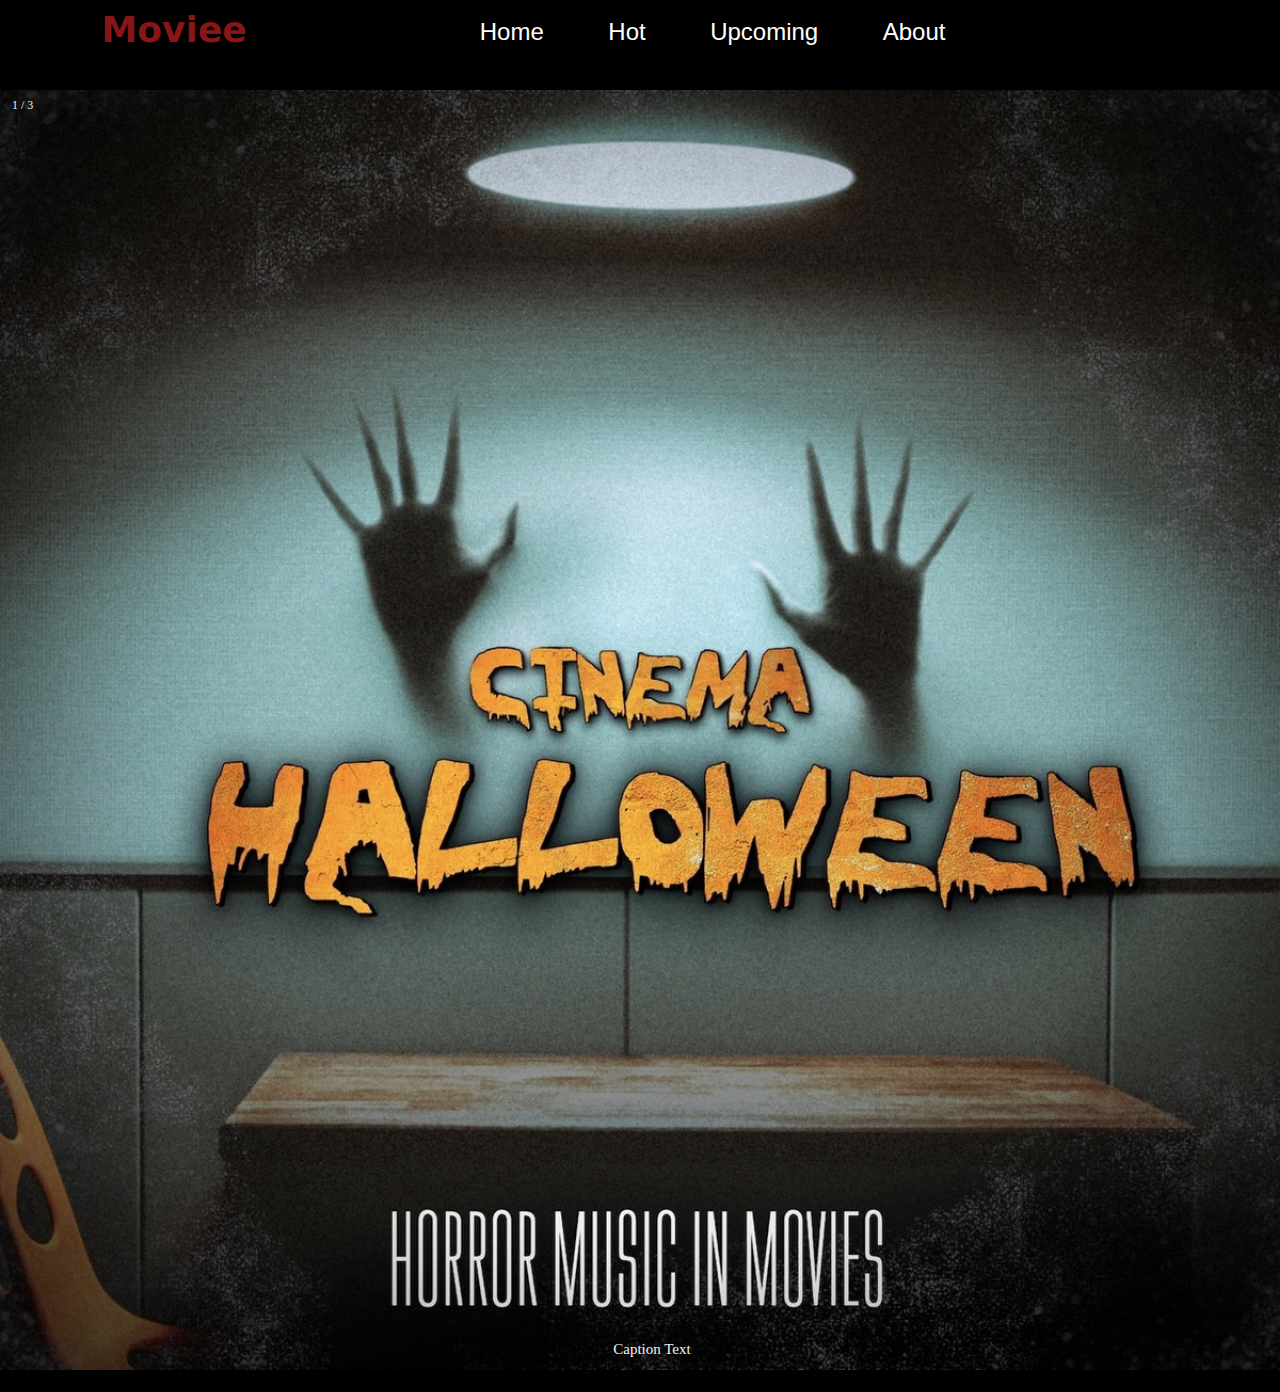
==== index.html @ 90dbbf78 "Init commit" ====
<!DOCTYPE html>
<html lang="en">
<head>
    <meta charset="UTF-8">
    <meta name="viewport" content="width=device-width, initial-scale=1.0">
    <link rel="stylesheet" href="style.css">
    <title>Movies Cinema</title>
</head>
<body>
    <div class="container">
        <div class="navbar">
            <div class="navbar-left">
                <h1 class="website-text">Moviee</h1>
            </div>
            <div class="navbar-center">
                <a class="navbar-title" href="">Home</a>
                <a class="navbar-title" href="">Hot</a>
                <a class="navbar-title" href="">Upcoming</a>
                <a class="navbar-title" href="">About</a>
            </div>
            <div class="navbar-right">
            </div>
        </div>

        <div class="slideshow-container">

            <div class="mySlides fade">
              <div class="numbertext">1 / 3</div>
              <img src="Img/movie1.jpg" style="width:100%">
              <div class="text">Caption Text</div>
            </div>
            
            <div class="mySlides fade">
              <div class="numbertext">2 / 3</div>
              <img src="Img/movie2.jpg" style="width:100%">
              <div class="text">Caption Two</div>
            </div>
            
            <div class="mySlides fade">
              <div class="numbertext">3 / 3</div>
              <img src="img_mountains_wide.jpg" style="width:100%">
              <div class="text">Caption Three</div>
            </div>
            </div>
            <br>
    </div>
</body>
<script src="./app.js"></script>
</html>
---- style.css ----
* {
    padding: 0;
    margin: 0;
}

body {
    height: 100%;
    width: 100%;
    background-color: black;
    box-sizing: border-box;
}

.website-text {
    color: rgb(135, 22, 22);
    font-family: system-ui, -apple-system, BlinkMacSystemFont, 'Segoe UI', Roboto, Oxygen, Ubuntu, Cantarell, 'Open Sans', 'Helvetica Neue', sans-serif;
}

.navbar {
    height: 10vh;
    display: flex;
    justify-content: space-around;
    background-color: transparent;
    font-size: large;
}

.navbar-left {
    margin-top: 1vh;
    cursor: pointer;
}

.navbar-center {
    margin-top: 2vh;
}

.navbar-title {
    font-size: x-large;
    color: #ffffff;
    text-decoration: none;
    font-family: 'Gill Sans', 'Gill Sans MT', Calibri, 'Trebuchet MS', sans-serif;
    margin: 30px ;
}



.slideshow-container {
    width: 100%;
    position: relative;
    margin: auto;
}

.text {
    color: #f2f2f2;
    font-size: 15px;
    padding: 8px 12px;
    position: absolute;
    bottom: 8px;
    width: 100%;
    text-align: center;
}

.numbertext {
    color: #f2f2f2;
    font-size: 12px;
    padding: 8px 12px;
    position: absolute;
    top: 0;
  }

/* The dots/bullets/indicators */
.dot {
    height: 15px;
    width: 15px;
    margin: 0 2px;
    background-color: #bbb;
    border-radius: 50%;
    display: inline-block;
    transition: background-color 0.6s ease;
  }
  
  .active {
    background-color: #717171;
  }


  /* Fading animation */
.fade {
    animation-name: fade;
    animation-duration: 1.5s;
  }
  
  @keyframes fade {
    from {opacity: .4} 
    to {opacity: 1}
  }
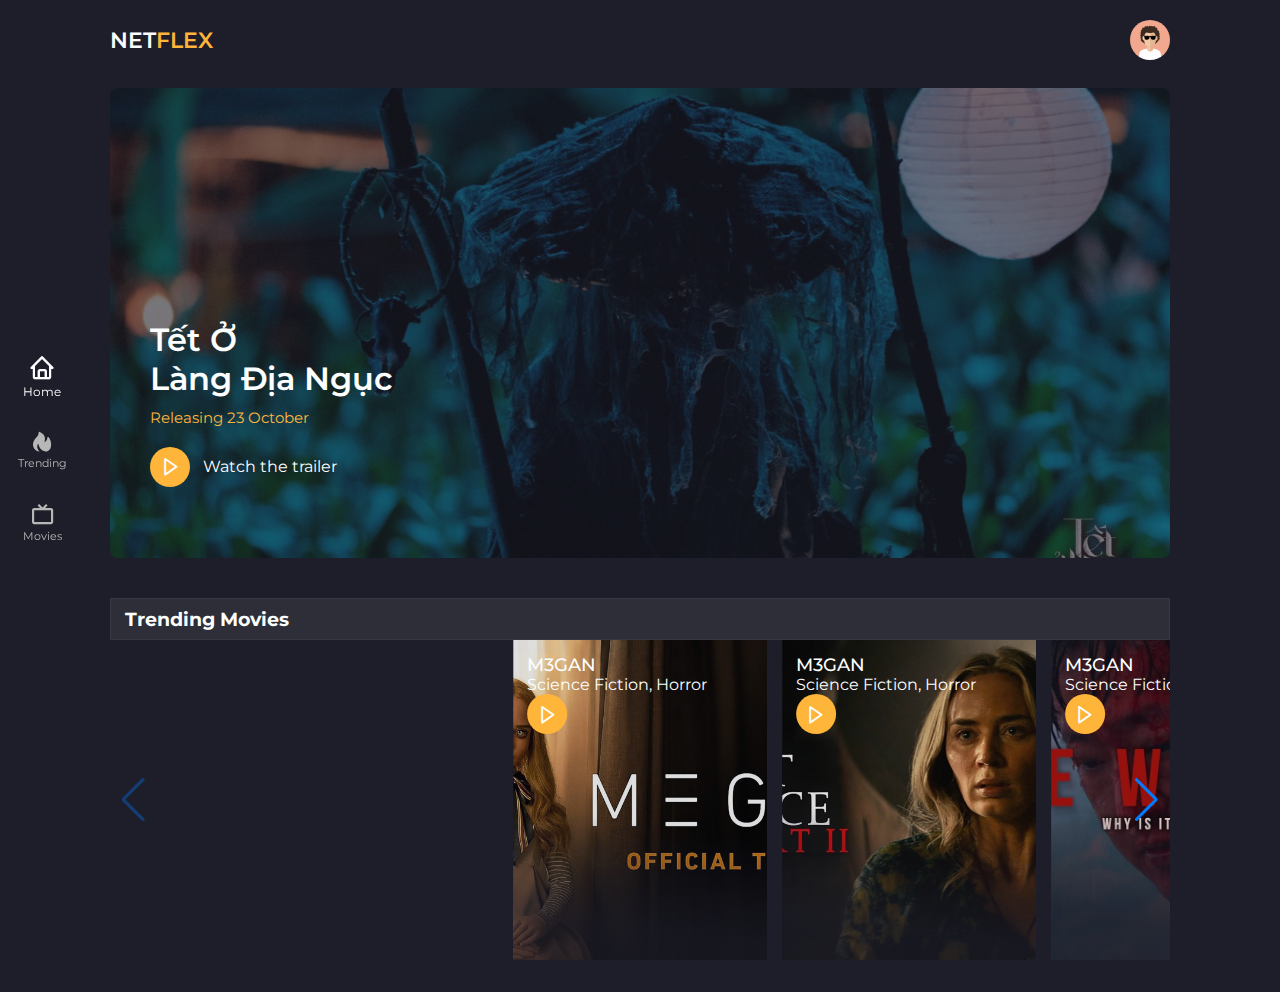
==== commit 8991db02: "Init commit" ====
--- a/index.html
+++ b/index.html
@@ -3,47 +3,186 @@
 <head>
     <meta charset="UTF-8">
     <meta name="viewport" content="width=device-width, initial-scale=1.0">
-    <link rel="stylesheet" href="style.css">
-    <title>Movies Cinema</title>
+    <title>Netflex</title>
+    <link rel="stylesheet" href="./css/style.css">
+    <!-- Link Swiper CSS -->
+    <link rel="stylesheet" href="./css/swiper-bundle.min.css">
+    <!-- Website icon -->
+    <link rel="shortcut icon" href="url (https://seeklogo.com/images/M/movie-time-cinema-logo-8B5BE91828-seeklogo.com.png)" type="image/x-icon">
+    <!-- Box icons -->
+    <link href='https://unpkg.com/boxicons@2.1.4/css/boxicons.min.css' rel='stylesheet'>
 </head>
 <body>
-    <div class="container">
-        <div class="navbar">
-            <div class="navbar-left">
-                <h1 class="website-text">Moviee</h1>
-            </div>
-            <div class="navbar-center">
-                <a class="navbar-title" href="">Home</a>
-                <a class="navbar-title" href="">Hot</a>
-                <a class="navbar-title" href="">Upcoming</a>
-                <a class="navbar-title" href="">About</a>
-            </div>
-            <div class="navbar-right">
+    <!-- Header -->
+    <header>
+        <!-- Navbar -->
+        <div class="nav container">
+            <!-- Logo -->
+            <a href="index.html" class="logo">
+                Net<span>Flex</span>
+            </a>
+            <!-- User account -->
+            <a href="#" class="user">
+                <img src="./Img/profile-avt.png" alt="" class="user-account-img">
+            </a>
+            <!-- Navbar menu section -->
+            <div class="menu-section">
+                <a href="#home" class="nav-link nav-active">
+                    <i class='bx bx-home'></i>
+                    <span class="nav-link-title">Home</span>
+                </a>
+                <a href="#home" class="nav-link">
+                    <i class='bx bxs-hot'></i>
+                    <span class="nav-link-title">Trending</span>
+                </a>
+                <a href="#home" class="nav-link">
+                    <i class='bx bx-tv' ></i>
+                    <span class="nav-link-title">Movies</span>
+                </a>
             </div>
         </div>
+    </header>
+    <!-- Home section -->
+    <section class="home container" id="home">
+        <!-- Main Movie Image -->
+        <img src="./Img/image-8.jpg" alt="" class="home-img">
+        <!-- Home Text -->
+        <div class="home-text">
+            <h1 class="home-title">Tết Ở <br>Làng Địa Ngục</h1>
+            <p>Releasing 23 October</p>
+            <a href="#" class="watch-btn">
+                <i class='bx bx-right-arrow' ></i>
+                <span>Watch the trailer</span>
+            </a>
+        </div>
+    </section>
+    <!-- Home End -->
 
-        <div class="slideshow-container">
+    <!-- Trending section -->
+    <section class="trending container" id="trending">
+        <!-- Heading -->
+        <div class="heading">
+            <h2 class="heading-title">Trending Movies</h2>
+        </div>
+        <!-- Contents -->
+        <div class="popular-content swiper">
+            <div class="swiper-wrapper">
+                <!-- Movies Box 1 -->
+                <div class="swiper-slide">
+                    <div class="movie-box">
+                        <img src="./Img/image-6.jpg" alt="" class="movie-box-img">
+                        <div class="box-text">
+                            <h2 class="movie-title">M3GAN</h2>
+                            <span class="movie-type">Science Fiction, Horror</span>
+                            <a href="#" class="watch-btn play-btn">
+                                <i class='bx bx-right-arrow' ></i>
+                            </a>
+                        </div>
+                    </div>
+                </div>
+                <!-- Movies Box 1 -->
+                <div class="swiper-slide">
+                    <div class="movie-box">
+                        <img src="./Img/image-7.jpg" alt="" class="movie-box-img">
+                        <div class="box-text">
+                            <h2 class="movie-title">M3GAN</h2>
+                            <span class="movie-type">Science Fiction, Horror</span>
+                            <a href="#" class="watch-btn play-btn">
+                                <i class='bx bx-right-arrow' ></i>
+                            </a>
+                        </div>
+                    </div>
+                </div>
+                <!-- Movies Box 1 -->
+                <div class="swiper-slide">
+                    <div class="movie-box">
+                        <img src="./Img/image-3.jpg" alt="" class="movie-box-img">
+                        <div class="box-text">
+                            <h2 class="movie-title">M3GAN</h2>
+                            <span class="movie-type">Science Fiction, Horror</span>
+                            <a href="#" class="watch-btn play-btn">
+                                <i class='bx bx-right-arrow' ></i>
+                            </a>
+                        </div>
+                    </div>
+                </div>
+                <!-- Movies Box 1 -->
+                <div class="swiper-slide">
+                    <div class="movie-box">
+                        <img src="./Img/image-4.jpg" alt="" class="movie-box-img">
+                        <div class="box-text">
+                            <h2 class="movie-title">M3GAN</h2>
+                            <span class="movie-type">Science Fiction, Horror</span>
+                            <a href="#" class="watch-btn play-btn">
+                                <i class='bx bx-right-arrow' ></i>
+                            </a>
+                        </div>
+                    </div>
+                </div>
 
-            <div class="mySlides fade">
-              <div class="numbertext">1 / 3</div>
-              <img src="Img/movie1.jpg" style="width:100%">
-              <div class="text">Caption Text</div>
-            </div>
-            
-            <div class="mySlides fade">
-              <div class="numbertext">2 / 3</div>
-              <img src="Img/movie2.jpg" style="width:100%">
-              <div class="text">Caption Two</div>
-            </div>
-            
-            <div class="mySlides fade">
-              <div class="numbertext">3 / 3</div>
-              <img src="img_mountains_wide.jpg" style="width:100%">
-              <div class="text">Caption Three</div>
-            </div>
-            </div>
-            <br>
-    </div>
+
+                <!-- Movies Box 1 -->
+                <div class="swiper-slide">
+                    <div class="movie-box">
+                        <img src="./Img/image-6.jpg" alt="" class="movie-box-img">
+                        <div class="box-text">
+                            <h2 class="movie-title">M3GAN</h2>
+                            <span class="movie-type">Science Fiction, Horror</span>
+                            <a href="#" class="watch-btn play-btn">
+                                <i class='bx bx-right-arrow' ></i>
+                            </a>
+                        </div>
+                    </div>
+                </div>
+                <!-- Movies Box 1 -->
+                <div class="swiper-slide">
+                    <div class="movie-box">
+                        <img src="./Img/image-6.jpg" alt="" class="movie-box-img">
+                        <div class="box-text">
+                            <h2 class="movie-title">M3GAN</h2>
+                            <span class="movie-type">Science Fiction, Horror</span>
+                            <a href="#" class="watch-btn play-btn">
+                                <i class='bx bx-right-arrow' ></i>
+                            </a>
+                        </div>
+                    </div>
+                </div>
+                <!-- Movies Box 1 -->
+                <div class="swiper-slide">
+                    <div class="movie-box">
+                        <img src="./Img/image-6.jpg" alt="" class="movie-box-img">
+                        <div class="box-text">
+                            <h2 class="movie-title">M3GAN</h2>
+                            <span class="movie-type">Science Fiction, Horror</span>
+                            <a href="#" class="watch-btn play-btn">
+                                <i class='bx bx-right-arrow' ></i>
+                            </a>
+                        </div>
+                    </div>
+                </div>
+                <!-- Movies Box 8 -->
+                <div class="swiper-slide">
+                    <div class="movie-box">
+                        <img src="./Img/image-6.jpg" alt="" class="movie-box-img">
+                        <div class="box-text">
+                            <h2 class="movie-title">M3GAN</h2>
+                            <span class="movie-type">Science Fiction, Horror</span>
+                            <a href="#" class="watch-btn play-btn">
+                                <i class='bx bx-right-arrow' ></i>
+                            </a>
+                        </div>
+                    </div>
+                </div>
+              </div>
+              <div class="swiper-button-next"></div>
+              <div class="swiper-button-prev"></div>
+        </div>
+    </section>
+
+
+<!-- Link Swiper JS -->
+    <script src="./js/swiper-bundle.min.js"></script>
+<!-- Link JS file -->
+    <script src="./js/app.js"></script>
 </body>
-<script src="./app.js"></script>
 </html>--- a/css/style.css
+++ b/css/style.css
@@ -0,0 +1,335 @@
+@import url('https://fonts.googleapis.com/css2?family=Montserrat:wght@300&family=Ysabeau+Office:wght@1;100&display=swap');
+
+* {
+    padding: 0;
+    margin: 0;
+    box-sizing: border-box;
+    scroll-behavior: smooth;
+    scroll-padding-top: 2rem;
+    font-family: Montserrat;
+}
+
+/* Color Variable */
+:root {
+  --main-color: #ffb43a;
+  --hover-color: hsl(37, 94%, 57%);
+  --body-color: #1e1e2a;
+  --container-color: #2d2e37;
+  --text-color: #fcfeff;
+}
+
+a {
+  text-decoration: none;
+}
+
+li {
+  list-style: none;
+}
+
+img {
+  width: 100%;
+}
+
+body {  
+  background: var(--body-color);
+  color: var(--text-color);
+}
+
+.container {
+  max-width: 1060px;
+  margin :auto;
+  width: 100%;
+}
+
+header {
+  position: fixed;
+  top: 0;
+  left: 0;
+  width: 100%;
+  background: var(--body-color);
+  z-index: 100;
+}
+
+/* Navbar */
+.nav {
+  display: flex;
+  align-items: center;
+  justify-content: center;
+  padding: 20px 0;
+}
+
+/* Logo */
+.logo {
+  font-size: 1.4rem;
+  color: var(--text-color);
+  font-weight: 600;
+  text-transform: uppercase;
+  margin: 0 auto 0 0;
+}
+
+.logo span {
+  color: var(--main-color);
+}
+
+/* User Account */
+.user {
+  display: flex;
+}
+
+.user-account-img {
+  width: 40px;
+  height: 40px; 
+  border-radius: 50%;
+  object-fit: cover;
+  object-position: center;
+}
+
+/* Menu Section */
+.menu-section {
+  position: fixed;
+  top: 50%;
+  transform: translateY(-50%);
+  left: 18px;
+  display: flex;
+  flex-direction: column;
+  row-gap: 2.1rem;
+}
+.nav-link {
+  display: flex;
+  flex-direction: column;
+  align-items: center;
+  color: #b7b7b7
+}
+
+.nav-link:hover,
+.nav-active{
+  color: var(--text-color);
+  transform: 0.3s all linear;
+  transform: scale(1.1);
+}
+
+.nav-link .bx {
+  font-size: 1.6rem;
+}
+
+.nav-link-title {
+  font-size: 0.7rem;
+}
+
+/* Home section */
+section {
+  padding: 3rem 0 2rem;
+}
+
+.home {
+  position: relative;
+  min-height: 470px;
+  display: flex;
+  align-items: center;
+  margin-top: 5rem !important;
+  border-radius: 0.5rem;
+}
+
+.home-img {
+  position: absolute;
+  width: 100%;
+  height: 100%;
+  z-index: -1;
+  object-fit: cover;
+  border-radius: 0.5rem;
+  opacity: 0.4;
+}
+
+.home-text {
+  padding-left: 40px;
+  padding-top: 10rem;
+}
+
+.home-title {
+  font-size: 2rem;
+  font-weight: 600;
+}
+
+.home-text p {
+  font-size: 0.938rem;
+  margin: 10px 0 20px;
+  color: var(--main-color);
+}
+
+.watch-btn {
+  display: flex;
+  align-items: center;
+  column-gap: 0.8rem;
+  color: var(--text-color);
+}
+
+.watch-btn .bx {
+  font-size: 21px;
+  background: var(--main-color);
+  width: 40px;
+  height: 40px;
+  border-radius: 50%;
+  display: flex;
+  align-items: center;
+  justify-content: center;
+}
+
+.watch-btn .bx:hover {
+  background: var(--hover-color);
+}
+
+.watch-btn span {
+  font-size: 1rem;
+  font-weight: 400;
+}
+
+/* Trending section */
+.heading {
+  display: flex;
+  align-items: center;
+  justify-content: space-between;
+  background: var(--container-color);
+  padding: 8px 14px;
+  border: 1px solid hsl(200 100% 99% / 5%); 
+}
+
+.heading-title {
+  font-size: 1.2rem;
+  font-weight: bolder;
+}
+
+/* Movie box */
+.movie-box {
+  position: relative;
+  width: 100%;
+  height: 320px;
+  overflow: hidden;
+}
+
+.movie-box-img {
+  width: 100%;
+  height: 100%;
+  object-fit: cover;
+}
+
+.movie-box .box-text {
+  position: absolute;
+  left: 0;
+  bottom: 0;
+  width: 100%;
+  height: 100%;
+  display: flex;
+  flex-direction: column;
+  justify-self: flex-end;
+  padding: 14px;
+  background: linear-gradient(
+    8deg, hsl(240 17% 14% / 74%) 14%,
+   hsl(240 17% 14% / 14%) 44%);
+  overflow: hidden;
+}
+
+.movie-title {
+  font-size: 1.1rem;
+  font-weight: 500;
+}
+
+
+
+
+
+
+
+
+
+
+
+
+
+
+
+
+
+
+
+
+
+
+
+
+
+
+
+
+/* .profile {
+  height: fit-content;
+  cursor: pointer;
+  margin-top: 1vh;
+  position: fixed;
+  left: 85vw;
+}
+
+.your-account {
+  display: flex;
+}
+
+.menu {
+  display: none
+}
+
+.caret {
+  color: white;
+  top: 5vh;
+  margin-left: 1px;
+  position: fixed;
+}
+
+.caret:hover {
+  transform: rotate(180deg);
+}
+
+.profile-avt {
+  height: 6vh;
+  border-radius: 50px;
+}
+
+.dropdown-menu {
+  background-color: rgb(103, 98, 98);
+  opacity: 90%;
+  color: white;
+  list-style-type: none;
+  font-family: 'Montserrat', sans-serif;
+}
+
+.login {
+  display: flex;
+}
+
+.sign-out {
+  display: flex;
+} */
+
+/* .slideshow-container {
+  margin-top: 20px;  
+  height: 90vh;
+  width: 100%;
+    position: absolute;
+    top: 50%;
+    transform: translate(0,-50%);
+    overflow: hidden;
+  }
+  
+  .slideshow {
+    width: 100%;
+    height: 90%;
+    display: flex;
+  }
+
+  .slideshow-image {
+    display:none;
+    max-width: 100%;
+    width: 100%;
+  } */
+  
+  
+  
+  